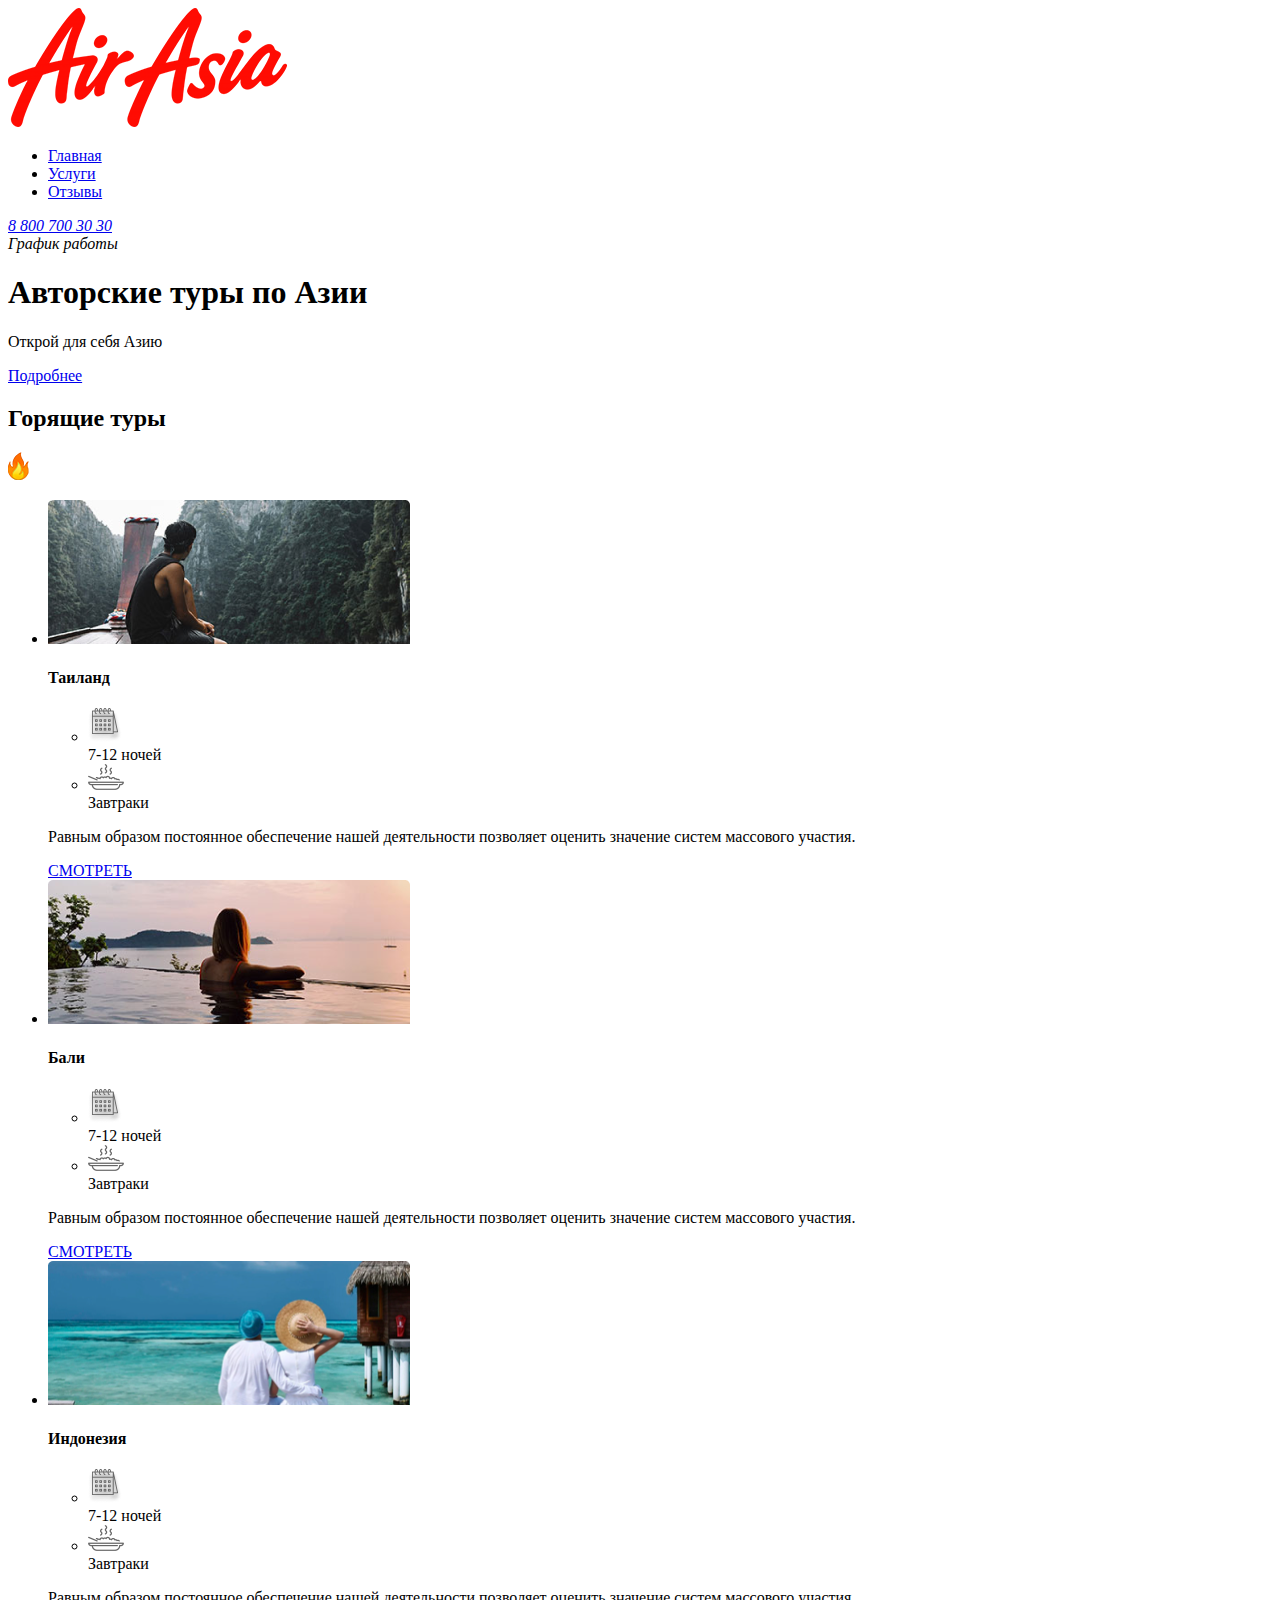
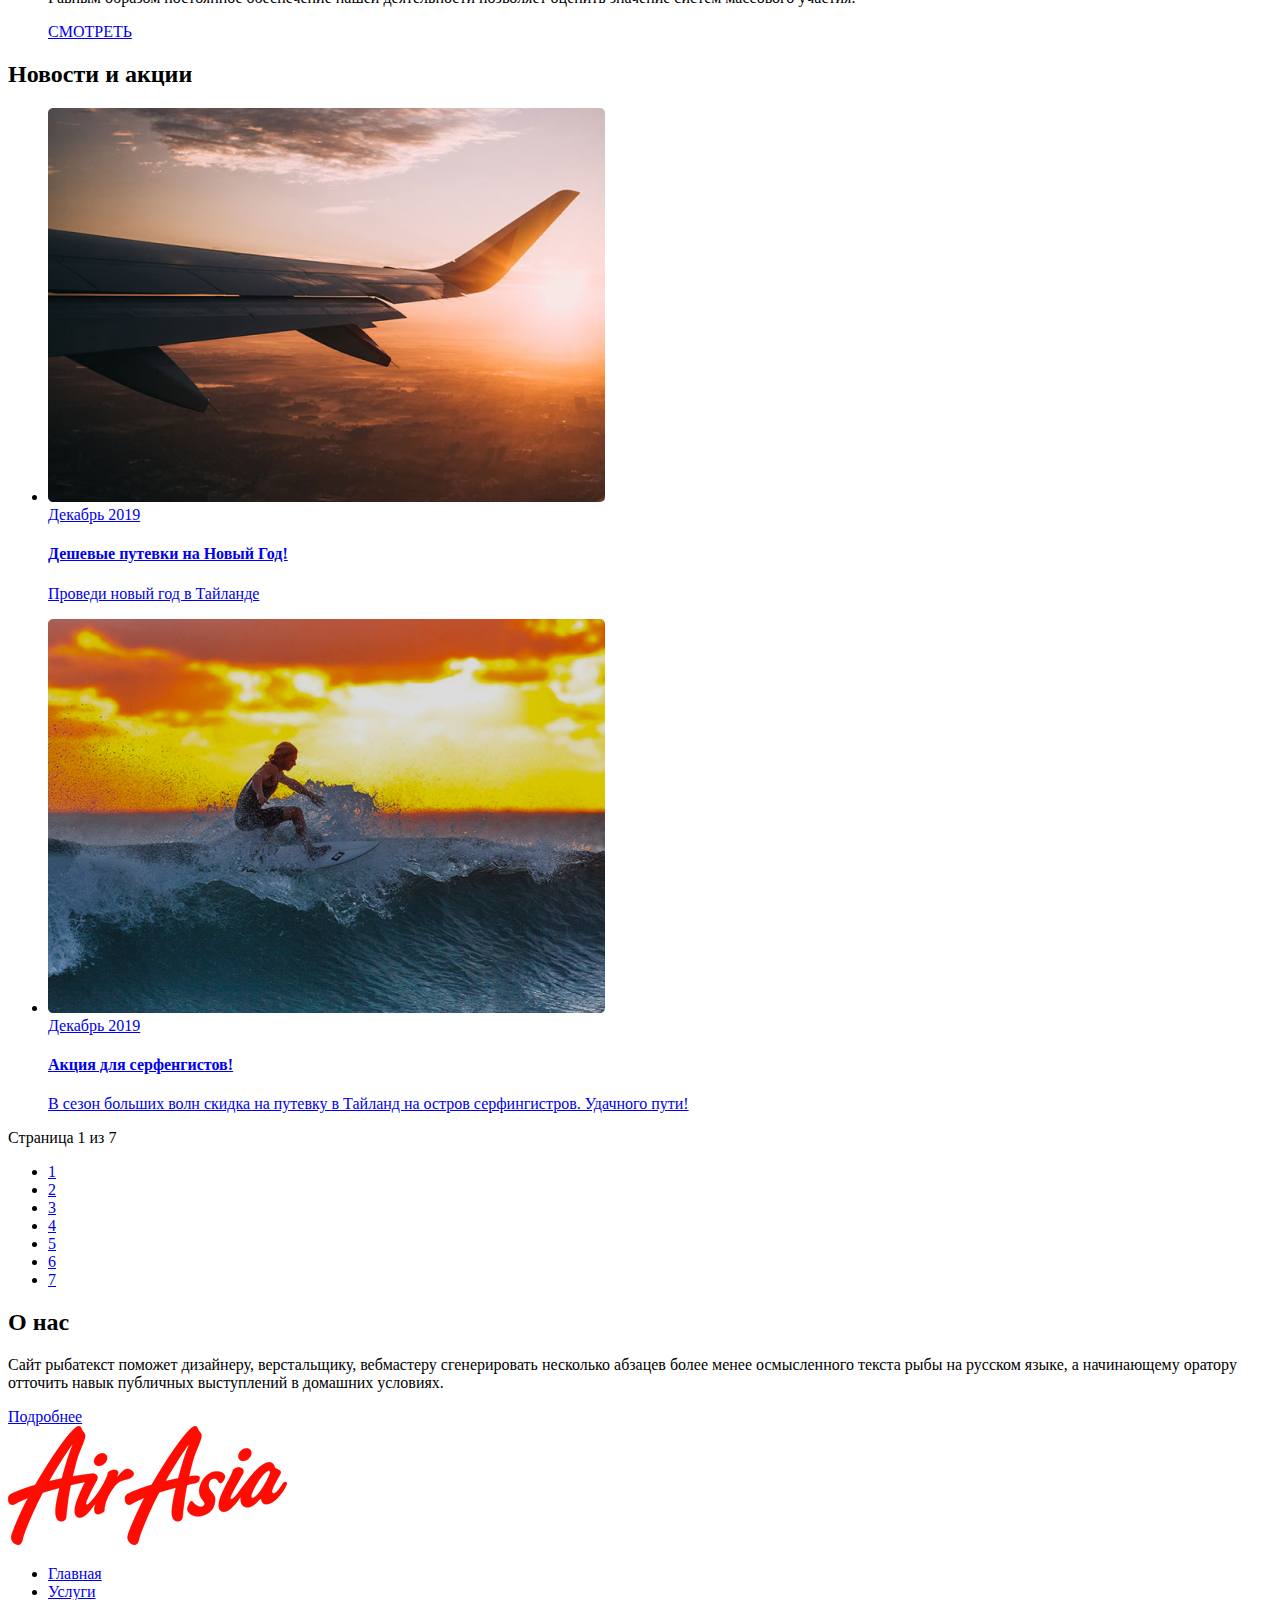
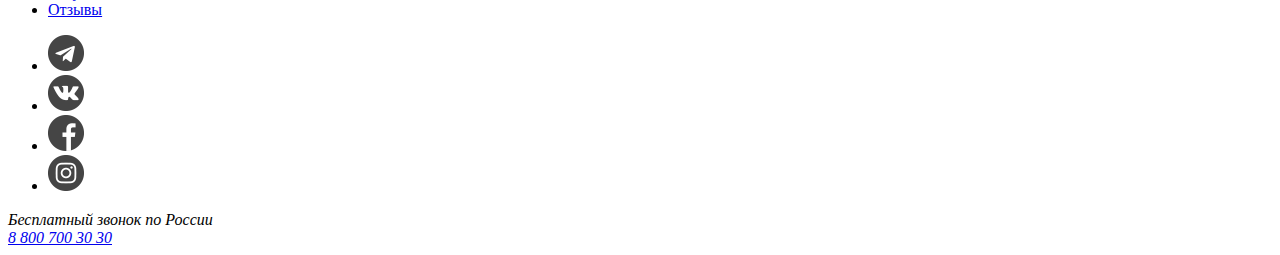
==== air-asia/index.html @ 30302a23 "Add files via upload" ====
<!DOCTYPE html>
<html lang="ru">

<head>
    <meta charset="UTF-8">
    <meta http-equiv="X-UA-Compatible" content="IE=edge">
    <meta name="viewport" content="width=device-width, initial-scale=1.0">
    <link rel="stylesheet" href="/main.css">
    <title>Air-Asia</title>
</head>

<body>
    <div class="wrapper main-page-wrapper">
        <div class="container">
            <header class="header">
                <a href="/" class="logo">
                    <img src="./img/logo.png" alt="Air Asia logo" class="logo__pic">
                </a>
                <nav class="menu">
                    <ul class="menu__list">
                        <li class="menu__item menu__item_active"><a href="#" class="menu__link">Главная</a></li>
                        <li class="menu__item menu__item_active"><a href="#" class="menu__link">Услуги</a></li>
                        <li class="menu__item menu__item_active"><a href="#" class="menu__link">Отзывы</a></li>
                    </ul>
                </nav>
                <address class="contacts">
              <a href="tel:+78007003030" class="contacts__phone">8 800 700 30 30</a>
                        <div class="contacts__dropdown-title">График работы</div>
                </address>
        </div>
        </header>
        <section class="hero">
            <div class="container">
                <div class="hero__text-section">
                    <h1 class="hero__title">Авторские туры по Азии</h1>
                    <p class="hero__description">Открой для себя Азию</p>
                    <a href="#" class="btn btn--color--red">Подробнее</a>
                </div>
            </div>
        </section>
        <section class="tours">
            <div class="container">
                <div class="tours__header">
                    <h2 class="tours__title">Горящие туры</h2>
                    <img src="./img/icons/flame.png" alt="Огонь" class="tours__pic">
                </div>
                <ul class="tours__list">
                    <li class="tours__item">
                        <div class="tours__img">
                            <img src="./img/icons/river.png" alt="Мужчина на реке" class="tours__pic">
                        </div>
                        <div class="tours__content">
                            <h4 class="tours__subtitle">Таиланд</h4>
                            <ul class="tours__options">
                                <li class="tours__option">
                                    <img src="./img/icons/calendar.png" alt="Calendar" class="tours__option-icon">
                                    <div class="tours__option-description">7-12 ночей</div>
                                </li>
                                <li class="tours__option">
                                    <img src="./img/icons/meal.png" alt="Meal" class="tour__option-icon">
                                    <div class="tours__option-description">Завтраки</div>
                                </li>
                            </ul>
                            <p class="tours__description">Равным образом постоянное обеспечение нашей деятельности позволяет оценить значение систем массового участия.</p>
                            <a href="#" class="btn btn-color-white">СМОТРЕТЬ</a>
                        </div>
                    </li>
                    <li class="tours__item">
                        <div class="tours__img">
                            <img src="./img/icons/pool.png" alt="Pool" class="tours__pic">
                        </div>
                        <div class="tours__content">
                            <h4 class="tours__subtitle">Бали</h4>
                            <ul class="tours__options">
                                <li class="tours__option">
                                    <img src="./img/icons/calendar.png" alt="calendar" class="tours__option-icon">
                                    <div class="tours__option-description">7-12 ночей</div>
                                </li>
                                <li class="tours__option">
                                    <img src="./img/icons/meal.png" alt="" class="tours__option-icon">
                                    <div class="tours__option-description">Завтраки</div>
                                </li>
                            </ul>
                            <p class="tours__description">Равным образом постоянное обеспечение нашей деятельности позволяет оценить значение систем массового участия.</p>
                            <a href="#" class="btn btn--color--red">СМОТРЕТЬ</a>
                        </div>
                    </li>
                    <li class="tours__item">
                        <div class="tours__img">
                            <img src="./img/icons/ocean.png" alt="Ocean" class="tours__pic">
                        </div>
                        <div class="tours__content">
                            <h4 class="tours__subtitle">Индонезия</h4>
                            <ul class="tours__options">
                                <li class="tours__option">
                                    <img src="./img/icons/calendar.png" alt="calendar" class="tours__option-icon">
                                    <div class="tours__option-description">7-12 ночей</div>
                                </li>
                                <li class="tours__option">
                                    <img src="./img/icons/meal.png" alt="meal" class="tours__option-icon">
                                    <div class="tours__option-description">Завтраки</div>
                                </li>
                            </ul>
                            <p class="tours__description">Равным образом постоянное обеспечение нашей деятельности позволяет оценить значение систем массового участия.</p>
                            <a href="#" class="btn btn-color-white">СМОТРЕТЬ</a>
                        </div>
                    </li>
                </ul>
            </div>
        </section>
        <section class="ads">
            <div class="container">
                <h2 class="ads__title">Новости и акции</h2>
                <ul class="ads__list">
                    <li class="ads__item ad">
                        <a href="#" class="ad__link">
                            <img src="./img/icons/plain.png" alt="plane" class="ad__pic">
                            <div class="ad__content">
                                <div class="ad__date">Декабрь 2019</div>
                                <h4 class="ad__subtitle "> Дешевые путевки на Новый Год!</h4>
                                <p class="ad__option-description ">Проведи новый год в Тайланде</p>
                            </div>
                        </a>
                    </li>
                    <li class="ads__item ad">
                        <a href="#" class="ad__link">
                            <img src="./img/icons/Surfer.png" alt="surfer" class="ad__pic">
                            <div class="ad__content">
                                <div class="ad__date">Декабрь 2019</div>
                                <h4 class="ad__subtitle"> Акция для серфенгистов!</h4>
                                <p class="ad__option-description">В сезон больших волн скидка на путевку в Тайланд на остров серфингистров. Удачного пути!</p>
                            </div>
                        </a>
                    </li>
                </ul>
                <div class="paginator">
                    <div class="paginator__display ">Страница 1 из 7</div>
                    <ul class="paginator__list ">
                        <li class="paginator__item paginator__item--active"><a href="#" class="paginator__link">1</a></li>
                        <li class="paginator__item "><a href="# " class="paginator__link ">2</a></li>
                        <li class="paginator__item "><a href="# " class="paginator__link ">3</a></li>
                        <li class="paginator__item "><a href="# " class="paginator__link ">4</a></li>
                        <li class="paginator__item "><a href="# " class="paginator__link ">5</a></li>
                        <li class="paginator__item "><a href="# " class="paginator__link ">6</a></li>
                        <li class="paginator__item "><a href="# " class="paginator__link ">7</a></li>
                    </ul>
                </div>
            </div>
        </section>
        <section class="about-us">
            <div class="container">
                <div class="about-us__img">
                </div>
                <div class="about-us__content">
                    <h2 class="about-us__title">О нас</h2>
                    <p class="about-us__description">Сайт рыбатекст поможет дизайнеру, верстальщику, вебмастеру сгенерировать несколько абзацев более менее осмысленного текста рыбы на русском языке, а начинающему оратору отточить навык публичных выступлений в домашних условиях.</p>
                    <a href="#" class="btn btn--color--red">Подробнее</a>
                </div>
            </div>
        </section>
        <footer class="footer-container">
            <div class="container footer-container__content">
                <div class="footer">
                    <a href="# " class="logo ">
                        <img src="./img/logo.png" alt="logo" class="logo__pic ">
                    </a>
                    <nav class="menu">
                        <ul class="menu__list">
                            <li class="menu__item">
                                <a href="# " class="menu__link">Главная</a>
                            </li>
                            <li class="menu__item">
                                <a href="# " class="menu__link">Услуги</a>
                            </li>
                            <li class="menu__item">
                                <a href="# " class="menu__link">Отзывы</a>
                            </li>
                        </ul>
                    </nav>
                    <div class="social-media">
                        <ul class="social-media__list">
                            <li class="social-media__item social-media__item--icon--telegram">
                                <a href="# " class="social-media__link ">
                                    <img src="./img/socials/telegram.png" alt="telegram" class="social-media__pic ">
                                </a>
                            </li>
                            <li class="social-media__item social-media__item--icon--vk">
                                <a href="# " class="social-media__link ">
                                    <img src="./img/socials/vk.png" alt="vk" class="social-media__pic ">
                                </a>
                            </li>
                            <li class="social-media__item social-media__item--icon--fb">
                                <a href="# " class="social-media__link ">
                                    <img src="./img/socials/fb.png" alt="fb" class="social-media__pic ">
                                </a>
                            </li>
                            <li class="social-media__item social-media__item--icon--inst">
                                <a href="# " class="social-media__link ">
                                    <img src="./img/socials/inst.png" alt="inst" class="social-media__pic ">
                                </a>
                            </li>
                        </ul>
                    </div>
                    <address class="contacts ">
              <div class="contacts__conditions ">Бесплатный звонок по России</div>
              <a href="tel:+78007003030 " class="contacts__phone ">8 800 700 30 30</a>
            </address>
                </div>
            </div>
        </footer>
    </div>
</body>

</html>
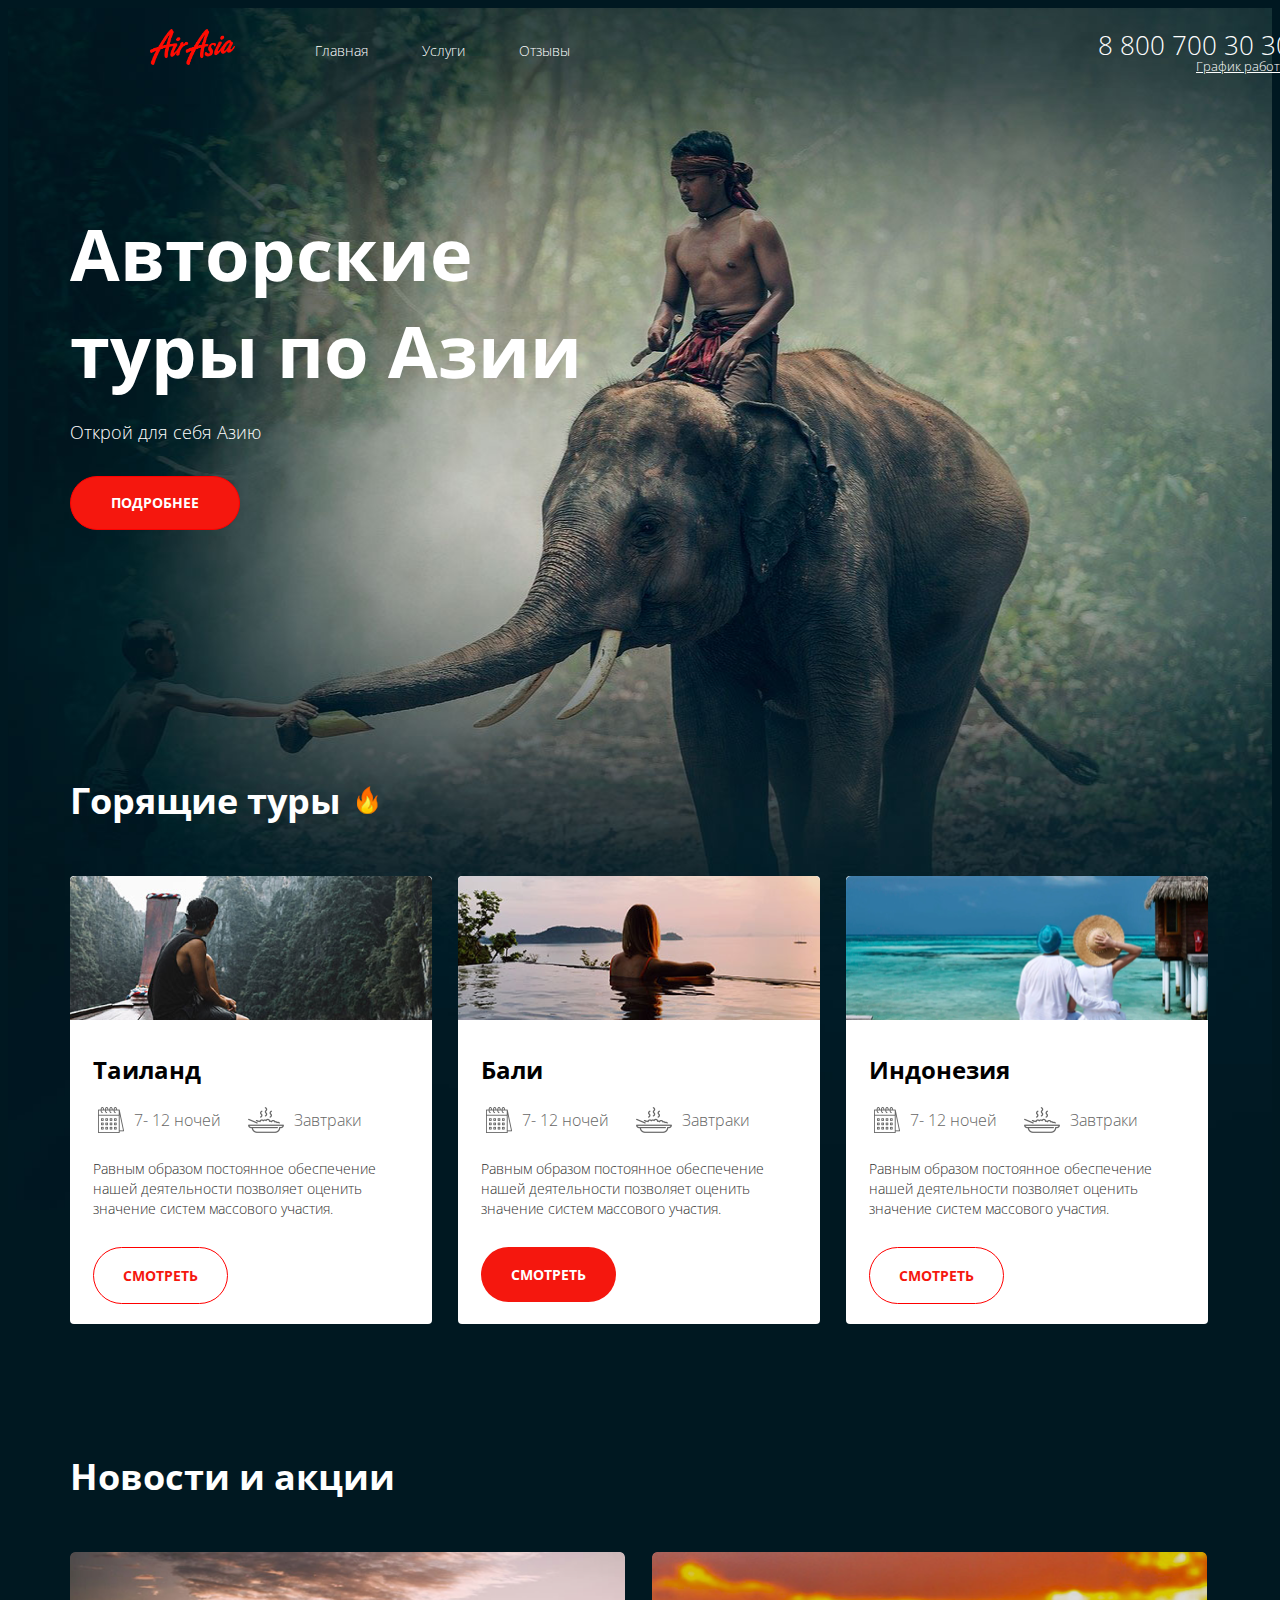
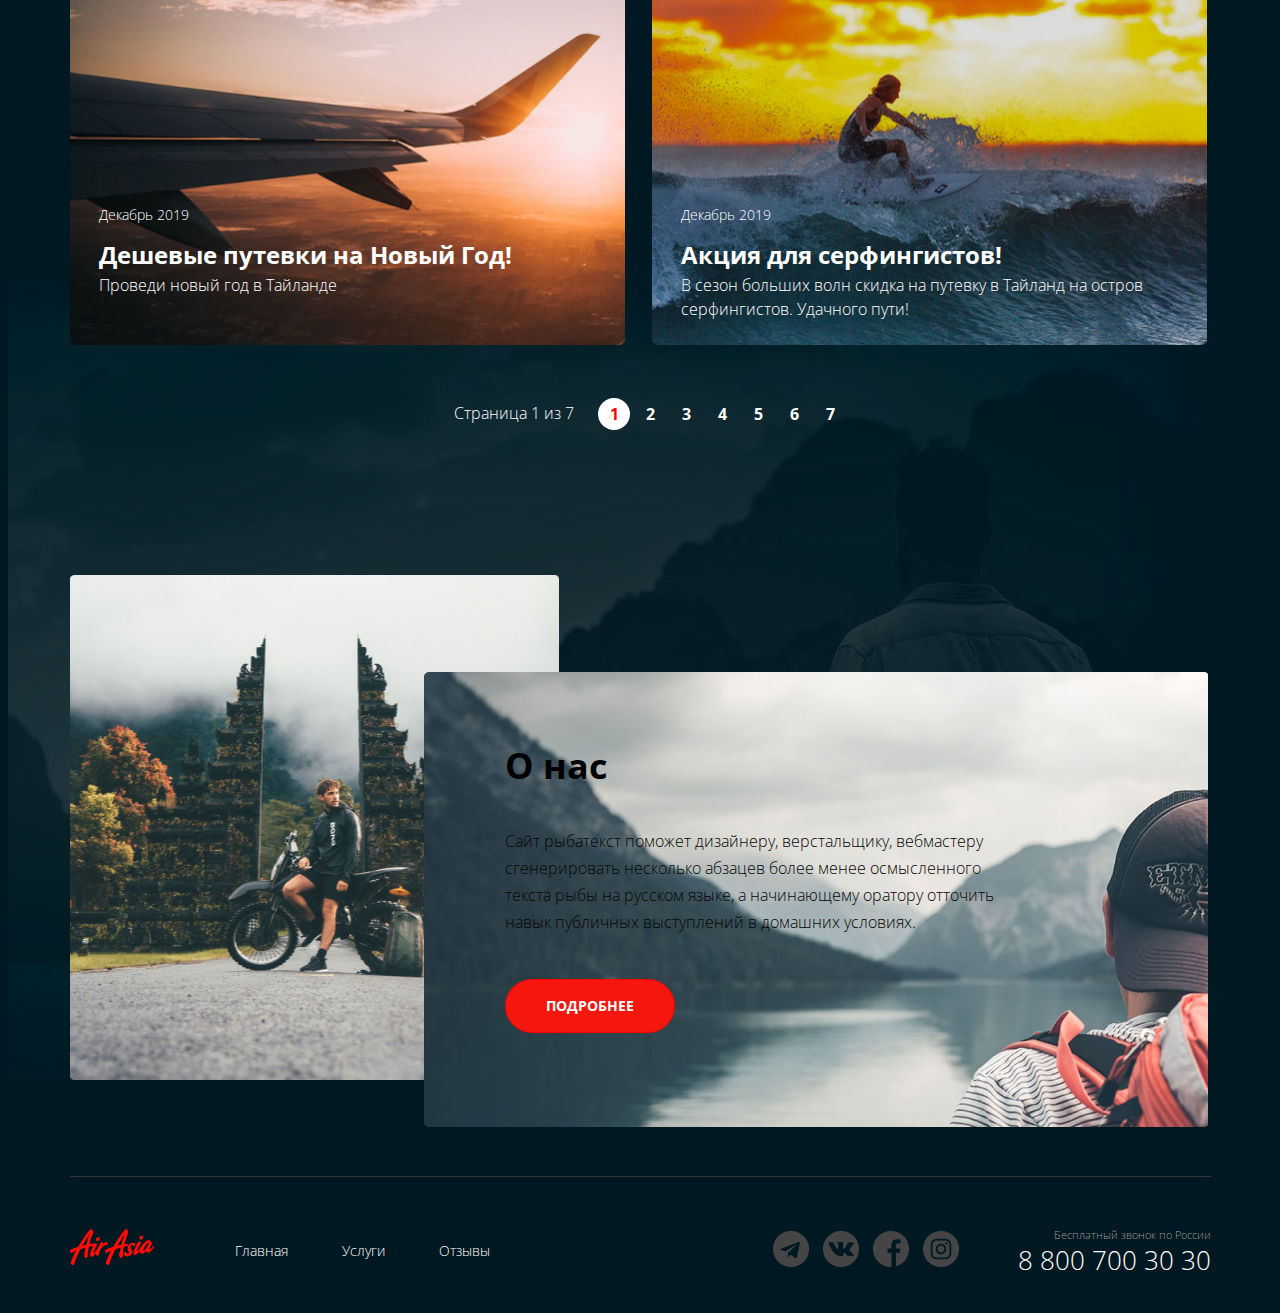
==== commit 1916b493: "Правки 27.07" ====
--- a/air-asia/index.html
+++ b/air-asia/index.html
@@ -5,36 +5,36 @@
     <meta charset="UTF-8">
     <meta http-equiv="X-UA-Compatible" content="IE=edge">
     <meta name="viewport" content="width=device-width, initial-scale=1.0">
-    <link rel="stylesheet" href="/main.css">
+    <link rel="stylesheet" href="./main.css">
     <title>Air-Asia</title>
 </head>
 
 <body>
     <div class="wrapper main-page-wrapper">
-        <div class="container">
-            <header class="header">
+        <header class="header">
+            <div class="container">
                 <a href="/" class="logo">
                     <img src="./img/logo.png" alt="Air Asia logo" class="logo__pic">
                 </a>
                 <nav class="menu">
                     <ul class="menu__list">
                         <li class="menu__item menu__item_active"><a href="#" class="menu__link">Главная</a></li>
-                        <li class="menu__item menu__item_active"><a href="#" class="menu__link">Услуги</a></li>
-                        <li class="menu__item menu__item_active"><a href="#" class="menu__link">Отзывы</a></li>
+                        <li class="menu__item "><a href="#" class="menu__link">Услуги</a></li>
+                        <li class="menu__item "><a href="#" class="menu__link">Отзывы</a></li>
                     </ul>
                 </nav>
                 <address class="contacts">
               <a href="tel:+78007003030" class="contacts__phone">8 800 700 30 30</a>
                         <div class="contacts__dropdown-title">График работы</div>
-                </address>
-        </div>
+            </address>
+            </div>
         </header>
         <section class="hero">
             <div class="container">
                 <div class="hero__text-section">
                     <h1 class="hero__title">Авторские туры по Азии</h1>
                     <p class="hero__description">Открой для себя Азию</p>
-                    <a href="#" class="btn btn--color--red">Подробнее</a>
+                    <a href="#" class="btn btn--color--red__hero">Подробнее</a>
                 </div>
             </div>
         </section>
@@ -54,10 +54,10 @@
                             <ul class="tours__options">
                                 <li class="tours__option">
                                     <img src="./img/icons/calendar.png" alt="Calendar" class="tours__option-icon">
-                                    <div class="tours__option-description">7-12 ночей</div>
-                                </li>
-                                <li class="tours__option">
-                                    <img src="./img/icons/meal.png" alt="Meal" class="tour__option-icon">
+                                    <div class="tours__option-description">7- 12 ночей</div>
+                                </li>
+                                <li class="tours__option">
+                                    <img src="./img/icons/meal.png" alt="Meal" class="tours__option-icon">
                                     <div class="tours__option-description">Завтраки</div>
                                 </li>
                             </ul>
@@ -74,7 +74,7 @@
                             <ul class="tours__options">
                                 <li class="tours__option">
                                     <img src="./img/icons/calendar.png" alt="calendar" class="tours__option-icon">
-                                    <div class="tours__option-description">7-12 ночей</div>
+                                    <div class="tours__option-description">7- 12 ночей</div>
                                 </li>
                                 <li class="tours__option">
                                     <img src="./img/icons/meal.png" alt="" class="tours__option-icon">
@@ -82,7 +82,7 @@
                                 </li>
                             </ul>
                             <p class="tours__description">Равным образом постоянное обеспечение нашей деятельности позволяет оценить значение систем массового участия.</p>
-                            <a href="#" class="btn btn--color--red">СМОТРЕТЬ</a>
+                            <a href="#" class="btn btn btn--color--red">СМОТРЕТЬ</a>
                         </div>
                     </li>
                     <li class="tours__item">
@@ -94,7 +94,7 @@
                             <ul class="tours__options">
                                 <li class="tours__option">
                                     <img src="./img/icons/calendar.png" alt="calendar" class="tours__option-icon">
-                                    <div class="tours__option-description">7-12 ночей</div>
+                                    <div class="tours__option-description">7- 12 ночей</div>
                                 </li>
                                 <li class="tours__option">
                                     <img src="./img/icons/meal.png" alt="meal" class="tours__option-icon">
@@ -118,7 +118,7 @@
                             <div class="ad__content">
                                 <div class="ad__date">Декабрь 2019</div>
                                 <h4 class="ad__subtitle "> Дешевые путевки на Новый Год!</h4>
-                                <p class="ad__option-description ">Проведи новый год в Тайланде</p>
+                                <p class="ad__option-description">Проведи новый год в Тайланде</p>
                             </div>
                         </a>
                     </li>
@@ -127,8 +127,8 @@
                             <img src="./img/icons/Surfer.png" alt="surfer" class="ad__pic">
                             <div class="ad__content">
                                 <div class="ad__date">Декабрь 2019</div>
-                                <h4 class="ad__subtitle"> Акция для серфенгистов!</h4>
-                                <p class="ad__option-description">В сезон больших волн скидка на путевку в Тайланд на остров серфингистров. Удачного пути!</p>
+                                <h4 class="ad__subtitle"> Акция для серфингистов!</h4>
+                                <p class="ad__option-description">В сезон больших волн скидка на путевку в Тайланд на остров серфингистов. Удачного пути!</p>
                             </div>
                         </a>
                     </li>
@@ -154,7 +154,7 @@
                 <div class="about-us__content">
                     <h2 class="about-us__title">О нас</h2>
                     <p class="about-us__description">Сайт рыбатекст поможет дизайнеру, верстальщику, вебмастеру сгенерировать несколько абзацев более менее осмысленного текста рыбы на русском языке, а начинающему оратору отточить навык публичных выступлений в домашних условиях.</p>
-                    <a href="#" class="btn btn--color--red">Подробнее</a>
+                    <a href="#" class="btn btn--color--red__hero">Подробнее</a>
                 </div>
             </div>
         </section>
--- a/air-asia/main.css
+++ b/air-asia/main.css
@@ -0,0 +1,477 @@
+@import url('https://fonts.googleapis.com/css2?family=Open+Sans:wght@400;600;700&display=swap');
+body {
+    background: #001821;
+    color: #fff;
+    font-family: "Open Sans", Helvetica, sans-serif;
+    font-weight: 300;
+    font-size: 16px;
+    line-height: 1.42;
+    font: 16px;
+    -webkit-font-smoothing: antialiased;
+    -moz-osx-smoothing: grayscale;
+}
+
+a {
+    color: inherit;
+}
+
+* {
+    box-sizing: border-box;
+}
+
+.main-page-wrapper {
+    background: url(./img/elefant.png) center top no-repeat, url(./img/men.png) right bottom 162px no-repeat;
+}
+
+p {
+    margin-top: 0px;
+}
+
+ul {
+    margin: 0;
+    padding: 0;
+}
+
+ul li {
+    list-style: none;
+}
+
+h1,
+h2,
+h3,
+h4 {
+    margin: 0;
+    font-weight: normal;
+}
+
+.container {
+    width: 1141px;
+    margin: auto;
+}
+
+.header {
+    height: 120px;
+    position: relative;
+    margin-bottom: 77px;
+    margin-left: 142px;
+    width: 1141px;
+}
+
+.logo {
+    display: block;
+    position: absolute;
+    top: 21px;
+    left: 0;
+    max-width: 85px;
+}
+
+.logo__pic {
+    display: block;
+    max-width: 100%;
+}
+
+.menu__item {
+    display: inline-block;
+    vertical-align: middle;
+    margin-right: 50px;
+}
+
+.menu__item_active .menu__link {
+    color: #fff;
+}
+
+.menu__item:last-child {
+    margin-right: 0px;
+}
+
+.menu__link {
+    font-size: 14px;
+    color: #fff;
+    text-decoration: none;
+}
+
+.menu {
+    position: absolute;
+    top: 30px;
+    left: 165px;
+}
+
+.contacts {
+    display: block;
+    float: right;
+    font-style: normal;
+    position: relative;
+    top: 19px;
+    text-align: right;
+}
+
+.contacts__phone {
+    text-decoration: none;
+    font-size: 26px;
+    margin-bottom: 4px;
+}
+
+.contacts__dropdown-title {
+    font-size: 13px;
+    text-decoration: underline;
+    display: block;
+    margin-top: -7px;
+    margin-right: 2px;
+}
+
+.contacts__conditions {
+    color: #999;
+    font-size: 11px;
+}
+
+.hero {
+    margin-bottom: 237px;
+}
+
+.hero__text-section {
+    width: 515px;
+    height: 333px;
+}
+
+.hero__title {
+    font-weight: bold;
+    font-size: 72px;
+    line-height: 1.35;
+    margin-bottom: 21px;
+}
+
+.hero__description {
+    font-size: 18px;
+    color: #fff;
+    margin-bottom: 30px;
+}
+
+.btn {
+    background: transparent;
+    border-radius: 35px;
+    padding: 18px 29px;
+    color: #F5170E;
+    font-weight: bold;
+    font-size: 14px;
+    text-transform: uppercase;
+    text-decoration: none;
+    display: inline-block;
+    border: 1px solid red;
+}
+
+.btn--color--red {
+    background: #F5170E;
+    color: #fff;
+    border: transparent;
+    padding: 18px 30px;
+}
+
+.btn--color--red__hero {
+    background: #F5170E;
+    padding: 16px 40px;
+    color: #fff;
+}
+
+.btn:hover {
+    background: #f5170e;
+    box-shadow: 0 0 25px 0 #f5170e;
+    color: #fff;
+}
+
+.tours {
+    margin-bottom: 127px;
+}
+
+.tours__header {
+    display: block;
+}
+
+.tours__list {
+    align-items: middle;
+}
+
+.tours__title {
+    font-size: 36px;
+    font-weight: bold;
+    margin-bottom: 50px;
+    display: inline-block;
+    margin-right: 12px;
+}
+
+.tours__item {
+    background: #fff;
+    border-radius: 4px;
+    display: inline-block;
+    margin-right: 22px;
+    width: 362px;
+    height: 448px;
+    position: relative;
+    vertical-align: top;
+}
+
+.tours__item:last-child {
+    margin-right: 0;
+}
+
+.tours__img {
+    display: block;
+    max-width: 362px;
+    position: relative;
+}
+
+.tours__pic {
+    display: inline;
+    max-width: 100%;
+}
+
+.tours__content {
+    padding: 27px 23px;
+    color: #010001;
+    min-height: 305px;
+}
+
+.tours__subtitle {
+    font-size: 24px;
+    font-weight: bold;
+    margin-bottom: 20px;
+}
+
+.tours__options {
+    vertical-align: middle;
+    margin-bottom: 26px;
+    padding: 0px 5px;
+}
+
+.tours__option {
+    display: inline-block;
+    margin-right: 23px;
+}
+
+.tours .tours__option:last-child {
+    margin-right: 0;
+}
+
+.tours__option-icon {
+    display: inline-block;
+    max-width: 100%;
+    vertical-align: middle;
+    margin-right: 6px;
+}
+
+.tours__option-description {
+    font-size: 16px;
+    color: #666666;
+    display: inline-block;
+    vertical-align: middle;
+}
+
+.tours__description {
+    font-size: 14px;
+    color: #303030;
+    margin-bottom: 28px;
+}
+
+.ads {
+    margin-bottom: 145px;
+}
+
+.ads__title {
+    font-size: 36px;
+    margin-bottom: 50px;
+    font-weight: bold;
+}
+
+.ads__item {
+    width: 555px;
+    display: inline-block;
+    vertical-align: top;
+    position: relative;
+    border-radius: 5px;
+    overflow: hidden;
+    margin-right: 23px;
+}
+
+.ad__link {
+    max-width: 557px;
+}
+
+.ad__pic {
+    display: block;
+    width: 100%;
+    height: 100%;
+    object-fit: cover;
+}
+
+.ad__content {
+    position: absolute;
+    left: 0;
+    right: 0;
+    bottom: 0;
+    padding: 14px 30px 0px 29px;
+    min-height: 155px;
+}
+
+.ad__date {
+    font-size: 14px;
+    line-height: 21px;
+    margin-bottom: 12px;
+}
+
+.ad__subtitle {
+    font-size: 24px;
+    font-weight: bold;
+    line-height: 36px;
+}
+
+.ad__option-description {
+    line-height: 24px;
+    margin-bottom: 15px;
+}
+
+.ads__list {
+    margin-bottom: 53px;
+}
+
+.ads__item:last-child {
+    margin-right: 0px;
+}
+
+.paginator {
+    text-align: center;
+}
+
+.paginator__display,
+.paginator__list {
+    display: inline-block;
+    vertical-align: middle;
+    margin-left: 20px;
+}
+
+.paginator__display {
+    margin-right: 0px;
+}
+
+.paginator__item {
+    display: inline-block;
+    vertical-align: middle;
+    text-decoration: none;
+}
+
+.paginator__item--active .paginator__link {
+    background: #fff;
+    color: red;
+}
+
+.paginator__link {
+    display: block;
+    width: 32px;
+    height: 32px;
+    border-radius: 50%;
+    text-decoration: none;
+    font-weight: bold;
+    line-height: 32px;
+}
+
+.about-us {
+    margin-bottom: 49px;
+}
+
+.about-us__img {
+    max-width: 490px;
+}
+
+.about-us__content,
+.about-us__img:before {
+    display: inline-block;
+    vertical-align: top;
+}
+
+.about-us__img:before {
+    content: "";
+    width: 489px;
+    height: 505px;
+    background: url(./img/icons/gates.png) center center / cover no-repeat;
+}
+
+.about-us__content {
+    background: url(./img/icons/mountains.png);
+    padding: 68px 202px 0px 81px;
+    width: 784px;
+    height: 455px;
+    margin-left: 354px;
+    margin-top: -408px;
+}
+
+.about-us__title {
+    font-size: 36px;
+    font-weight: bold;
+    color: #000000;
+    margin-bottom: 37px;
+}
+
+.about-us__description {
+    color: #060606;
+    font-size: 16px;
+    margin-bottom: 43px;
+    line-height: 27px;
+}
+
+.footer-container__content {
+    border-top: 1px solid #353538;
+}
+
+.footer {
+    height: 97px;
+    position: relative;
+    margin-top: 31px;
+}
+
+.social-media {
+    position: absolute;
+    top: 53px;
+    right: 252px;
+    margin-top: -30px;
+}
+
+.social-media__item {
+    display: inline-block;
+    vertical-align: middle;
+    margin-right: 10px;
+}
+
+.social-media__item:last-child {
+    margin-right: 0px;
+}
+
+.social-media__link {
+    display: block;
+    text-decoration: none;
+    width: 36px;
+    height: 36px;
+    background: center center no-repeat;
+}
+
+.social-media__item--icon--telegram.social-media__link {
+    background-image: url("./img/socials/telegram.png");
+}
+
+.social-media__item--icon--vk.social-media__link {
+    background-image: url("./img/socials/vk.png");
+}
+
+.social-media__item--icon--fb.social-media__link {
+    background-image: url("./img/socials/fb.png");
+}
+
+.social-media__item--icon--inst.social-media__link {
+    background-image: url("./img/socials/inst.png");
+}
+
+.contacts__conditions {
+    font-size: 11px;
+    color: #9a9a9a;
+}
+
+.contacts__phone {
+    font-size: 26px;
+}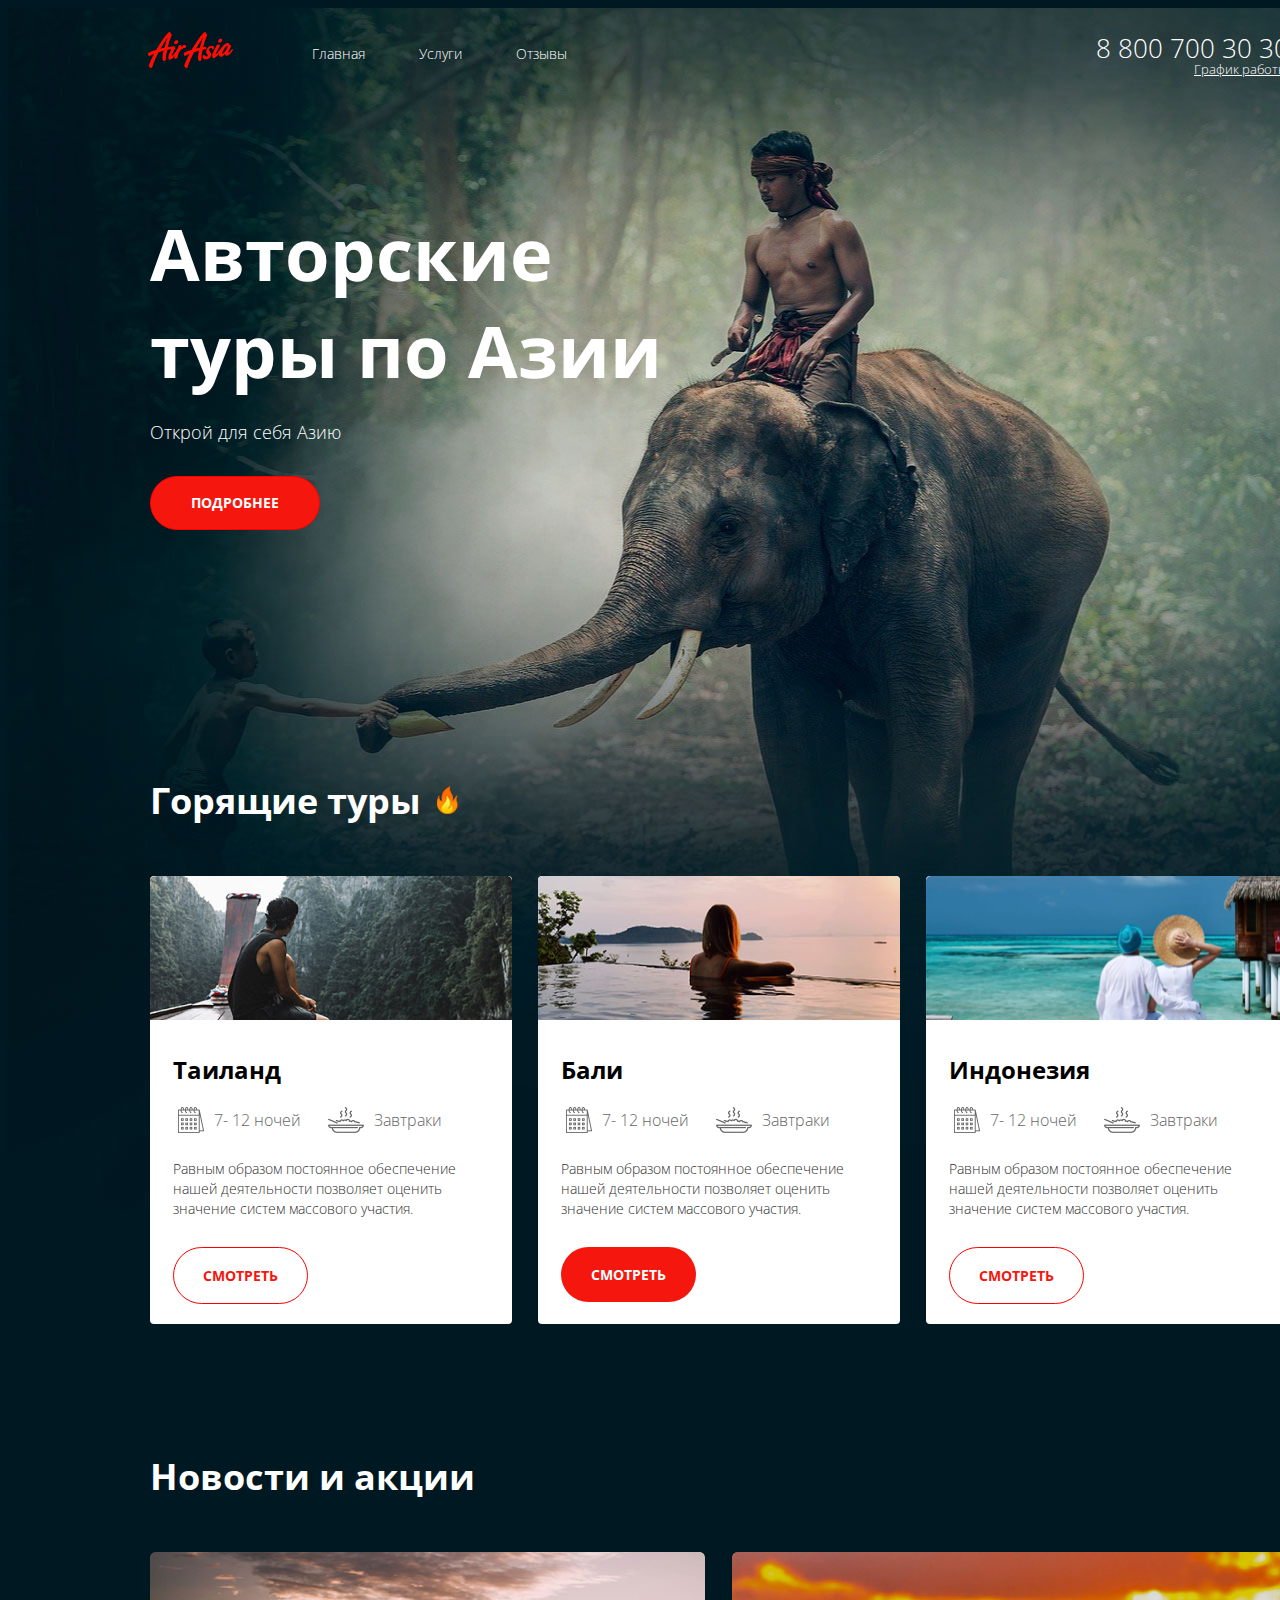
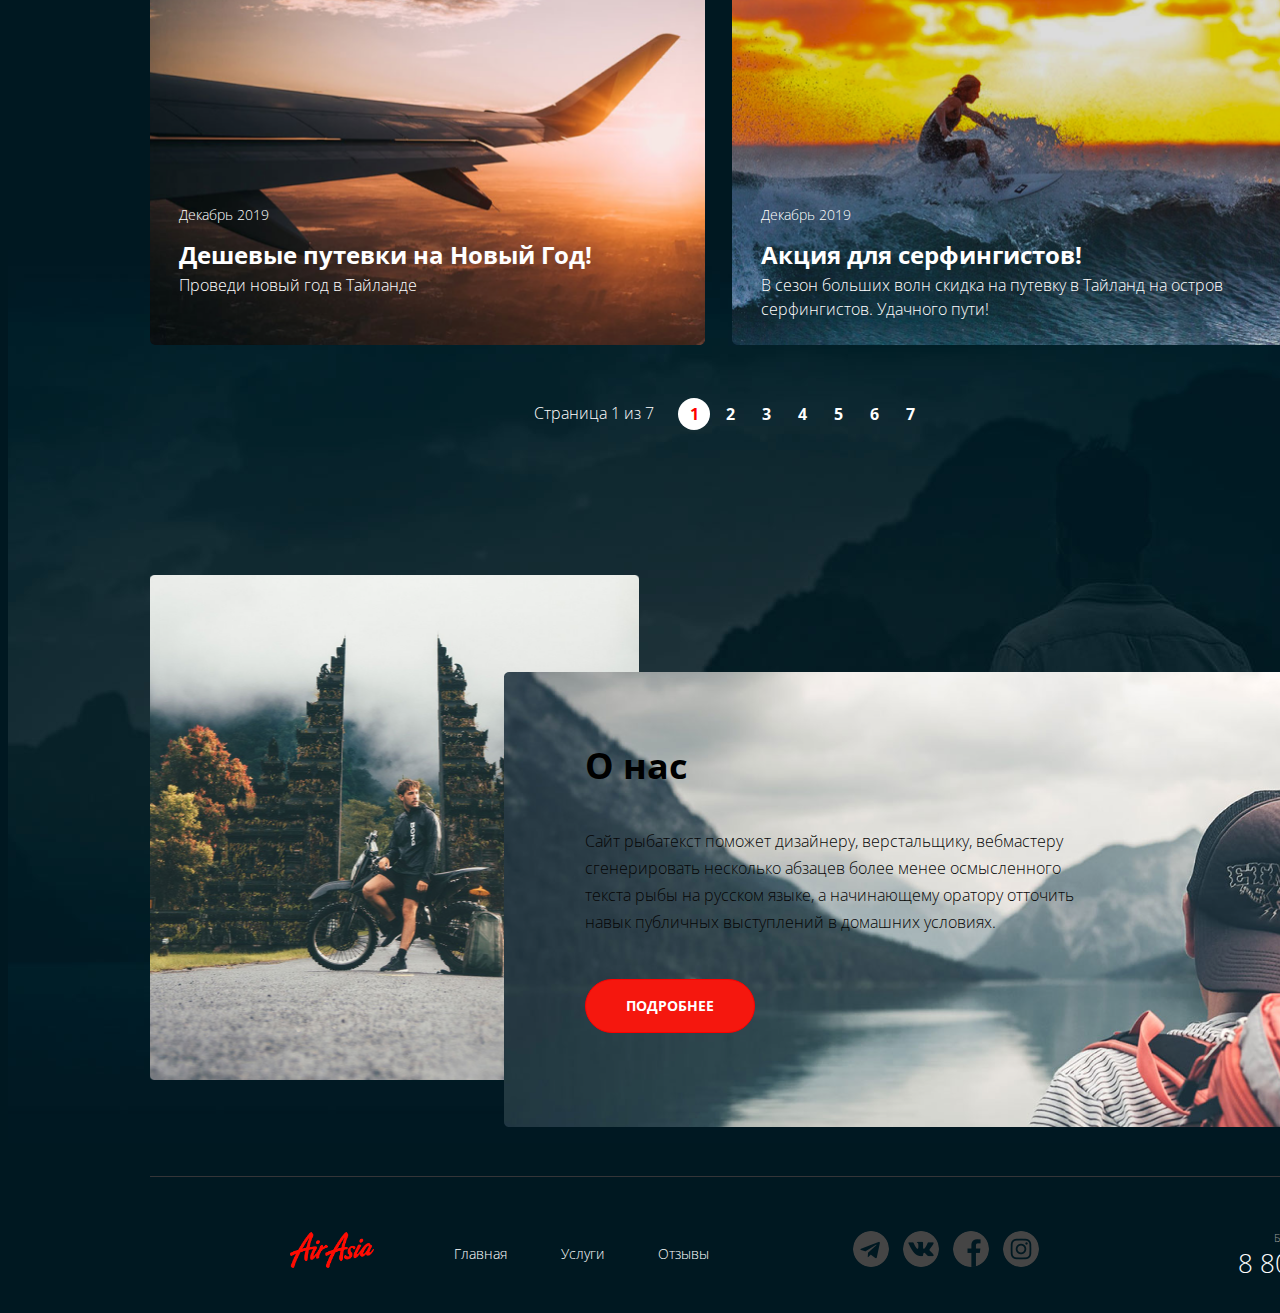
==== commit 0df79f5f: "Внесены правки 02.08" ====
--- a/air-asia/index.html
+++ b/air-asia/index.html
@@ -137,12 +137,12 @@
                     <div class="paginator__display ">Страница 1 из 7</div>
                     <ul class="paginator__list ">
                         <li class="paginator__item paginator__item--active"><a href="#" class="paginator__link">1</a></li>
-                        <li class="paginator__item "><a href="# " class="paginator__link ">2</a></li>
-                        <li class="paginator__item "><a href="# " class="paginator__link ">3</a></li>
-                        <li class="paginator__item "><a href="# " class="paginator__link ">4</a></li>
-                        <li class="paginator__item "><a href="# " class="paginator__link ">5</a></li>
-                        <li class="paginator__item "><a href="# " class="paginator__link ">6</a></li>
-                        <li class="paginator__item "><a href="# " class="paginator__link ">7</a></li>
+                        <li class="paginator__item "><a href="# " class="paginator__link">2</a></li>
+                        <li class="paginator__item "><a href="# " class="paginator__link">3</a></li>
+                        <li class="paginator__item "><a href="# " class="paginator__link">4</a></li>
+                        <li class="paginator__item "><a href="# " class="paginator__link">5</a></li>
+                        <li class="paginator__item "><a href="# " class="paginator__link">6</a></li>
+                        <li class="paginator__item "><a href="# " class="paginator__link">7</a></li>
                     </ul>
                 </div>
             </div>
@@ -159,52 +159,50 @@
             </div>
         </section>
         <footer class="footer-container">
-            <div class="container footer-container__content">
-                <div class="footer">
-                    <a href="# " class="logo ">
-                        <img src="./img/logo.png" alt="logo" class="logo__pic ">
-                    </a>
-                    <nav class="menu">
-                        <ul class="menu__list">
-                            <li class="menu__item">
-                                <a href="# " class="menu__link">Главная</a>
-                            </li>
-                            <li class="menu__item">
-                                <a href="# " class="menu__link">Услуги</a>
-                            </li>
-                            <li class="menu__item">
-                                <a href="# " class="menu__link">Отзывы</a>
-                            </li>
-                        </ul>
-                    </nav>
-                    <div class="social-media">
-                        <ul class="social-media__list">
-                            <li class="social-media__item social-media__item--icon--telegram">
-                                <a href="# " class="social-media__link ">
-                                    <img src="./img/socials/telegram.png" alt="telegram" class="social-media__pic ">
-                                </a>
-                            </li>
-                            <li class="social-media__item social-media__item--icon--vk">
-                                <a href="# " class="social-media__link ">
-                                    <img src="./img/socials/vk.png" alt="vk" class="social-media__pic ">
-                                </a>
-                            </li>
-                            <li class="social-media__item social-media__item--icon--fb">
-                                <a href="# " class="social-media__link ">
-                                    <img src="./img/socials/fb.png" alt="fb" class="social-media__pic ">
-                                </a>
-                            </li>
-                            <li class="social-media__item social-media__item--icon--inst">
-                                <a href="# " class="social-media__link ">
-                                    <img src="./img/socials/inst.png" alt="inst" class="social-media__pic ">
-                                </a>
-                            </li>
-                        </ul>
-                    </div>
-                    <address class="contacts ">
+            <div class="container">
+                <div class="container footer-container__content">
+                    <div class="footer">
+                        <a href="# " class="logo ">
+                            <img src="./img/logo.png" alt="logo" class="logo__pic ">
+                        </a>
+                        <nav class="menu">
+                            <ul class="menu__list">
+                                <li class="menu__item">
+                                    <a href="# " class="menu__link">Главная</a>
+                                </li>
+                                <li class="menu__item">
+                                    <a href="# " class="menu__link">Услуги</a>
+                                </li>
+                                <li class="menu__item">
+                                    <a href="# " class="menu__link">Отзывы</a>
+                                </li>
+                            </ul>
+                        </nav>
+                        <div class="social-media">
+                            <ul class="social-media__list">
+                                <li class="social-media__item social-media__item--icon--telegram">
+                                    <a href="# " class="social-media__link ">
+                                    </a>
+                                </li>
+                                <li class="social-media__item social-media__item--icon--vk">
+                                    <a href="# " class="social-media__link ">
+                                    </a>
+                                </li>
+                                <li class="social-media__item social-media__item--icon--fb">
+                                    <a href="# " class="social-media__link ">
+                                    </a>
+                                </li>
+                                <li class="social-media__item social-media__item--icon--inst">
+                                    <a href="# " class="social-media__link ">
+                                    </a>
+                                </li>
+                            </ul>
+                        </div>
+                        <address class="contacts ">
               <div class="contacts__conditions ">Бесплатный звонок по России</div>
               <a href="tel:+78007003030 " class="contacts__phone ">8 800 700 30 30</a>
             </address>
+                    </div>
                 </div>
             </div>
         </footer>
--- a/air-asia/main.css
+++ b/air-asia/main.css
@@ -21,6 +21,7 @@
 
 .main-page-wrapper {
     background: url(./img/elefant.png) center top no-repeat, url(./img/men.png) right bottom 162px no-repeat;
+    min-width: 1424px;
 }
 
 p {
@@ -53,15 +54,14 @@
     height: 120px;
     position: relative;
     margin-bottom: 77px;
-    margin-left: 142px;
     width: 1141px;
 }
 
 .logo {
     display: block;
     position: absolute;
-    top: 21px;
-    left: 0;
+    top: 24px;
+    left: 140px;
     max-width: 85px;
 }
 
@@ -92,8 +92,8 @@
 
 .menu {
     position: absolute;
-    top: 30px;
-    left: 165px;
+    top: 33px;
+    left: 304px;
 }
 
 .contacts {
@@ -101,7 +101,8 @@
     float: right;
     font-style: normal;
     position: relative;
-    top: 19px;
+    top: 22px;
+    left: 140px;
     text-align: right;
 }
 
@@ -362,6 +363,12 @@
     color: red;
 }
 
+.paginator__item:hover {
+    background: #fff;
+    color: red;
+    border-radius: 50%;
+}
+
 .paginator__link {
     display: block;
     width: 32px;
@@ -437,6 +444,39 @@
     display: inline-block;
     vertical-align: middle;
     margin-right: 10px;
+    border-radius: 50%;
+}
+
+.social-media__item--icon--telegram {
+    background: url(./img/socials/telegram.png);
+}
+
+.social-media__item--icon--vk {
+    background: url(./img/socials/vk.png);
+}
+
+.social-media__item--icon--fb {
+    background: url(./img/socials/fb.png);
+}
+
+.social-media__item--icon--inst {
+    background: url(./img/socials/inst.png);
+}
+
+.social-media__item--icon--telegram:hover {
+    background: url(./img/socials/t.png);
+}
+
+.social-media__item--icon--vk:hover {
+    background: url(./img/socials/vk2.png);
+}
+
+.social-media__item--icon--fb:hover {
+    background: url(./img/socials/f2.png);
+}
+
+.social-media__item--icon--inst:hover {
+    background: url(./img/socials/inst2.png);
 }
 
 .social-media__item:last-child {
@@ -451,22 +491,6 @@
     background: center center no-repeat;
 }
 
-.social-media__item--icon--telegram.social-media__link {
-    background-image: url("./img/socials/telegram.png");
-}
-
-.social-media__item--icon--vk.social-media__link {
-    background-image: url("./img/socials/vk.png");
-}
-
-.social-media__item--icon--fb.social-media__link {
-    background-image: url("./img/socials/fb.png");
-}
-
-.social-media__item--icon--inst.social-media__link {
-    background-image: url("./img/socials/inst.png");
-}
-
 .contacts__conditions {
     font-size: 11px;
     color: #9a9a9a;
